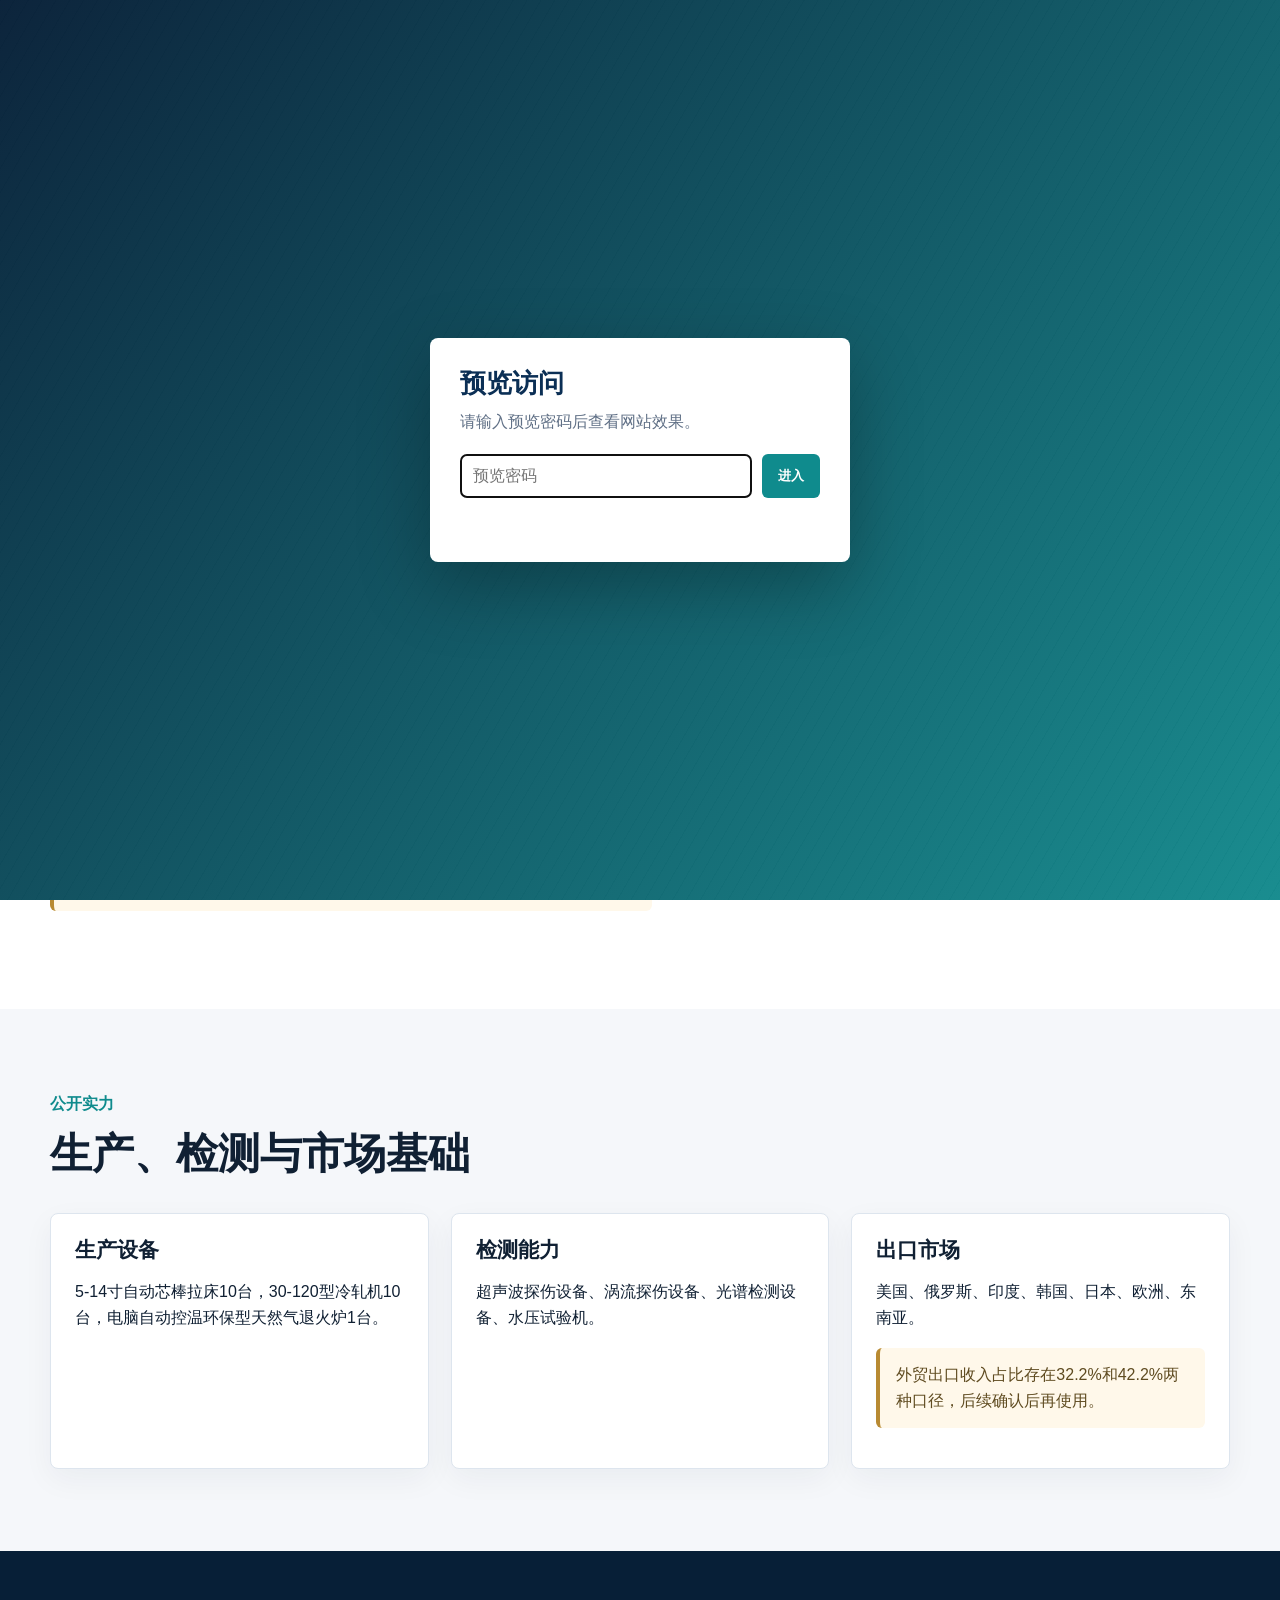
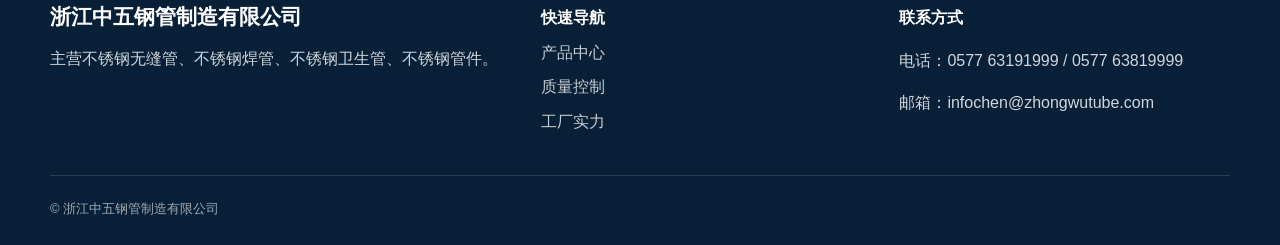
==== about.html @ e7a61f58 "Initial stainless steel website" ====
<!doctype html>
<html lang="zh-CN">
<head>
  <meta charset="utf-8">
  <meta name="viewport" content="width=device-width, initial-scale=1">
  <title>关于我们｜浙江中五钢管制造有限公司</title>
  <link rel="stylesheet" href="assets/css/style.css">
  <link rel="stylesheet" href="assets/css/protect.css">
</head>
<body>
  <div class="topbar"><div class="container"><span>浙江中五钢管制造有限公司</span><span>邮箱：infochen@zhongwutube.com</span></div></div>
  <header class="site-header"><div class="container header-inner"><a class="brand" href="index.html"><span class="brand-mark">中五</span><span>浙江中五钢管制造有限公司<small>专业不锈钢管制造商</small></span></a><button class="menu-toggle" aria-label="打开导航" aria-expanded="false">☰</button><nav class="nav"><a href="index.html">首页</a><a class="active" href="about.html">关于我们</a><a href="products.html">产品中心</a><a href="quality.html">质量控制</a><a href="factory.html">工厂实力</a><a href="packing.html">包装发货</a><a href="news.html">新闻动态</a><a href="contact.html">联系我们</a></nav></div></header>
  <main>
    <section class="page-hero"><div class="container"><div class="breadcrumb">首页 / 关于我们</div><h1>关于我们</h1><p class="lead">基于旧官网公开资料整理公司基础信息，避免编造未确认数据。</p></div></section>
    <section class="section">
      <div class="container split">
        <div>
          <p class="eyebrow">公司概况</p>
          <h2>浙江中五钢管制造有限公司</h2>
          <p>浙江中五钢管制造有限公司是一家专注于生产无缝不锈钢管的生产型企业。旧官网公开显示，公司注册资金10889万元，拥有不锈钢管生产设备与检测设备，产品远销美国、俄罗斯、印度、韩国、日本、欧洲及东南亚等市场。</p>
          <p>公司宗旨为“专业就是希望，品质就是保证”，目标包括打造百年企业、全球领先的钢管企业和中五百年世界品牌。</p>
          <p class="note">厂区面积公开资料存在“约40000平方米”和“30000多平方米”两种口径，此处后续确认后再展示。</p>
        </div>
        <div class="placeholder">此处后续放置公司厂门、办公楼或企业形象照片。</div>
      </div>
    </section>
    <section class="section soft">
      <div class="container">
        <div class="section-head"><p class="eyebrow">公开实力</p><h2>生产、检测与市场基础</h2></div>
        <div class="grid grid-3">
          <div class="card"><h3>生产设备</h3><p>5-14寸自动芯棒拉床10台，30-120型冷轧机10台，电脑自动控温环保型天然气退火炉1台。</p></div>
          <div class="card"><h3>检测能力</h3><p>超声波探伤设备、涡流探伤设备、光谱检测设备、水压试验机。</p></div>
          <div class="card"><h3>出口市场</h3><p>美国、俄罗斯、印度、韩国、日本、欧洲、东南亚。</p><p class="note">外贸出口收入占比存在32.2%和42.2%两种口径，后续确认后再使用。</p></div>
        </div>
      </div>
    </section>
  </main>
  <footer class="footer"><div class="container footer-grid"><div><h3>浙江中五钢管制造有限公司</h3><p>主营不锈钢无缝管、不锈钢焊管、不锈钢卫生管、不锈钢管件。</p></div><div><strong>快速导航</strong><a href="products.html">产品中心</a><a href="quality.html">质量控制</a><a href="factory.html">工厂实力</a></div><div><strong>联系方式</strong><p>电话：0577 63191999 / 0577 63819999</p><p>邮箱：infochen@zhongwutube.com</p></div></div><div class="container copyright">© 浙江中五钢管制造有限公司</div></footer>
  <script src="assets/js/protect.js"></script>
  <script src="assets/js/main.js"></script>
</body>
</html>
---- assets/css/style.css ----
:root {
  --ink: #102033;
  --muted: #607086;
  --line: #dde5ee;
  --soft: #f5f7fa;
  --panel: #ffffff;
  --navy: #0b2f55;
  --navy-2: #123f6d;
  --steel: #c8d1da;
  --silver: #eef2f5;
  --accent: #0f8b8d;
  --gold: #b88a32;
  --shadow: 0 18px 45px rgba(16, 32, 51, 0.1);
}

* {
  box-sizing: border-box;
}

body {
  margin: 0;
  color: var(--ink);
  font-family: -apple-system, BlinkMacSystemFont, "Segoe UI", "Microsoft YaHei", sans-serif;
  line-height: 1.65;
  background: #fff;
}

a {
  color: inherit;
  text-decoration: none;
}

img {
  max-width: 100%;
  display: block;
}

.container {
  width: min(1180px, calc(100% - 40px));
  margin: 0 auto;
}

.topbar {
  background: var(--navy);
  color: rgba(255, 255, 255, 0.86);
  font-size: 13px;
}

.topbar .container {
  min-height: 38px;
  display: flex;
  align-items: center;
  justify-content: space-between;
  gap: 18px;
}

.site-header {
  position: sticky;
  top: 0;
  z-index: 20;
  background: rgba(255, 255, 255, 0.95);
  border-bottom: 1px solid var(--line);
  backdrop-filter: blur(12px);
}

.header-inner {
  min-height: 76px;
  display: flex;
  align-items: center;
  justify-content: space-between;
  gap: 24px;
}

.brand {
  display: flex;
  align-items: center;
  gap: 12px;
  font-weight: 800;
  color: var(--navy);
  letter-spacing: 0;
}

.brand-mark {
  width: 42px;
  height: 42px;
  border-radius: 8px;
  display: grid;
  place-items: center;
  color: #fff;
  background: linear-gradient(135deg, var(--navy), var(--accent));
  font-size: 18px;
}

.brand small {
  display: block;
  color: var(--muted);
  font-size: 12px;
  font-weight: 500;
}

.nav {
  display: flex;
  align-items: center;
  gap: 2px;
  font-size: 15px;
}

.nav a {
  padding: 10px 12px;
  border-radius: 6px;
  color: #26384d;
}

.nav a:hover,
.nav a.active {
  background: var(--silver);
  color: var(--navy);
}

.menu-toggle {
  display: none;
  width: 42px;
  height: 42px;
  border: 1px solid var(--line);
  border-radius: 6px;
  background: #fff;
  color: var(--navy);
  font-size: 22px;
}

.hero {
  min-height: 620px;
  color: #fff;
  display: flex;
  align-items: center;
  position: relative;
  overflow: hidden;
  background:
    linear-gradient(90deg, rgba(6, 29, 51, 0.92), rgba(6, 29, 51, 0.68), rgba(6, 29, 51, 0.22)),
    repeating-linear-gradient(115deg, #677888 0, #677888 2px, #9aa8b4 2px, #9aa8b4 11px);
}

.hero::after {
  content: "此处后续替换为工厂外景、车间全景或产品实拍图。";
  position: absolute;
  right: 32px;
  bottom: 28px;
  max-width: 330px;
  padding: 12px 16px;
  border: 1px solid rgba(255, 255, 255, 0.35);
  border-radius: 6px;
  color: rgba(255, 255, 255, 0.84);
  background: rgba(9, 23, 38, 0.58);
  font-size: 14px;
}

.hero-content {
  max-width: 760px;
  position: relative;
  z-index: 1;
}

.eyebrow {
  color: var(--accent);
  font-weight: 800;
  letter-spacing: 0;
  margin: 0 0 12px;
}

.hero .eyebrow {
  color: #79d5d1;
}

h1,
h2,
h3 {
  margin: 0;
  line-height: 1.18;
}

h1 {
  font-size: clamp(42px, 6vw, 74px);
  letter-spacing: 0;
}

h2 {
  font-size: clamp(28px, 4vw, 42px);
}

h3 {
  font-size: 21px;
}

.lead {
  font-size: 18px;
  color: var(--muted);
}

.hero .lead {
  max-width: 640px;
  margin: 22px 0 28px;
  color: rgba(255, 255, 255, 0.9);
  font-size: 20px;
}

.actions {
  display: flex;
  flex-wrap: wrap;
  gap: 12px;
}

.btn {
  display: inline-flex;
  align-items: center;
  justify-content: center;
  min-height: 46px;
  padding: 0 20px;
  border-radius: 6px;
  border: 1px solid transparent;
  font-weight: 750;
}

.btn-primary {
  background: var(--accent);
  color: #fff;
}

.btn-secondary {
  color: #fff;
  border-color: rgba(255, 255, 255, 0.5);
}

.btn-light {
  color: var(--navy);
  background: #fff;
  border-color: var(--line);
}

.section {
  padding: 82px 0;
}

.section.soft {
  background: var(--soft);
}

.section-head {
  max-width: 780px;
  margin-bottom: 34px;
}

.grid {
  display: grid;
  gap: 22px;
}

.grid-2 {
  grid-template-columns: repeat(2, minmax(0, 1fr));
}

.grid-3 {
  grid-template-columns: repeat(3, minmax(0, 1fr));
}

.grid-4 {
  grid-template-columns: repeat(4, minmax(0, 1fr));
}

.card {
  background: var(--panel);
  border: 1px solid var(--line);
  border-radius: 8px;
  padding: 24px;
  box-shadow: 0 10px 30px rgba(16, 32, 51, 0.05);
}

.metric {
  min-height: 160px;
}

.metric strong {
  display: block;
  color: var(--navy);
  font-size: 30px;
  line-height: 1.1;
  margin-bottom: 10px;
}

.placeholder {
  min-height: 190px;
  display: grid;
  place-items: center;
  padding: 18px;
  border: 1px dashed #aab7c5;
  border-radius: 8px;
  color: #43576d;
  text-align: center;
  background:
    linear-gradient(135deg, rgba(238, 242, 245, 0.92), rgba(255, 255, 255, 0.92)),
    repeating-linear-gradient(45deg, #d6dee7 0, #d6dee7 1px, transparent 1px, transparent 12px);
}

.product-card {
  padding: 0;
  overflow: hidden;
}

.product-card .placeholder {
  min-height: 220px;
  border: 0;
  border-radius: 0;
}

.product-card .body {
  padding: 24px;
}

.tag-list {
  display: flex;
  flex-wrap: wrap;
  gap: 10px;
  padding: 0;
  margin: 18px 0 0;
  list-style: none;
}

.tag-list li {
  padding: 8px 12px;
  border: 1px solid var(--line);
  border-radius: 999px;
  background: #fff;
  color: #34485f;
}

.note {
  padding: 14px 16px;
  border-left: 4px solid var(--gold);
  background: #fff8ea;
  color: #5f4b20;
  border-radius: 6px;
}

.page-hero {
  padding: 86px 0;
  color: #fff;
  background:
    linear-gradient(90deg, rgba(8, 36, 63, 0.95), rgba(18, 63, 109, 0.82)),
    repeating-linear-gradient(120deg, #687986 0, #687986 1px, #99a6b1 1px, #99a6b1 12px);
}

.breadcrumb {
  color: rgba(255, 255, 255, 0.72);
  margin-bottom: 14px;
}

.split {
  display: grid;
  grid-template-columns: 1.05fr 0.95fr;
  gap: 34px;
  align-items: start;
}

.table {
  width: 100%;
  border-collapse: collapse;
  overflow: hidden;
  border-radius: 8px;
  border: 1px solid var(--line);
}

.table th,
.table td {
  border-bottom: 1px solid var(--line);
  padding: 14px 16px;
  text-align: left;
  vertical-align: top;
}

.table th {
  width: 180px;
  color: var(--navy);
  background: var(--silver);
}

.table tr:last-child th,
.table tr:last-child td {
  border-bottom: 0;
}

.footer {
  color: rgba(255, 255, 255, 0.82);
  background: #071f37;
  padding: 54px 0 26px;
}

.footer h3,
.footer strong {
  color: #fff;
}

.footer-grid {
  display: grid;
  grid-template-columns: 1.4fr 1fr 1fr;
  gap: 28px;
  padding-bottom: 32px;
  border-bottom: 1px solid rgba(255, 255, 255, 0.14);
}

.footer a {
  display: block;
  margin: 8px 0;
  color: rgba(255, 255, 255, 0.78);
}

.copyright {
  margin-top: 22px;
  font-size: 13px;
  color: rgba(255, 255, 255, 0.62);
}

@media (max-width: 980px) {
  .menu-toggle {
    display: block;
  }

  .nav {
    position: absolute;
    left: 0;
    right: 0;
    top: 77px;
    display: none;
    padding: 14px 20px 20px;
    background: #fff;
    border-bottom: 1px solid var(--line);
    box-shadow: var(--shadow);
    flex-direction: column;
    align-items: stretch;
  }

  .nav.open {
    display: flex;
  }

  .nav a {
    padding: 12px;
  }

  .grid-3,
  .grid-4,
  .footer-grid,
  .split {
    grid-template-columns: 1fr 1fr;
  }
}

@media (max-width: 680px) {
  .container {
    width: min(100% - 28px, 1180px);
  }

  .topbar .container {
    align-items: flex-start;
    flex-direction: column;
    padding: 9px 0;
    gap: 4px;
  }

  .hero {
    min-height: 560px;
  }

  .hero::after {
    left: 14px;
    right: 14px;
    bottom: 16px;
  }

  .section {
    padding: 58px 0;
  }

  .grid-2,
  .grid-3,
  .grid-4,
  .footer-grid,
  .split {
    grid-template-columns: 1fr;
  }

  .table th,
  .table td {
    display: block;
    width: 100%;
  }

  .table th {
    border-bottom: 0;
  }
}
---- assets/css/protect.css ----
.protect-lock {
  position: fixed;
  inset: 0;
  z-index: 9999;
  display: grid;
  place-items: center;
  padding: 24px;
  color: #102033;
  background:
    linear-gradient(135deg, rgba(7, 31, 55, 0.96), rgba(15, 139, 141, 0.92)),
    repeating-linear-gradient(120deg, #687986 0, #687986 1px, #99a6b1 1px, #99a6b1 12px);
}

.protect-box {
  width: min(420px, 100%);
  padding: 30px;
  border-radius: 8px;
  background: #fff;
  box-shadow: 0 24px 70px rgba(0, 0, 0, 0.28);
}

.protect-box h2 {
  margin: 0 0 10px;
  font-size: 26px;
  color: #0b2f55;
}

.protect-box p {
  margin: 0 0 18px;
  color: #607086;
}

.protect-row {
  display: flex;
  gap: 10px;
}

.protect-row input {
  min-width: 0;
  flex: 1;
  height: 44px;
  padding: 0 12px;
  border: 1px solid #dde5ee;
  border-radius: 6px;
  font-size: 16px;
}

.protect-row button {
  height: 44px;
  padding: 0 16px;
  border: 0;
  border-radius: 6px;
  color: #fff;
  background: #0f8b8d;
  font-weight: 750;
}

.protect-error {
  min-height: 22px;
  margin-top: 12px;
  color: #b3261e;
  font-size: 14px;
}

@media (max-width: 520px) {
  .protect-row {
    flex-direction: column;
  }
}
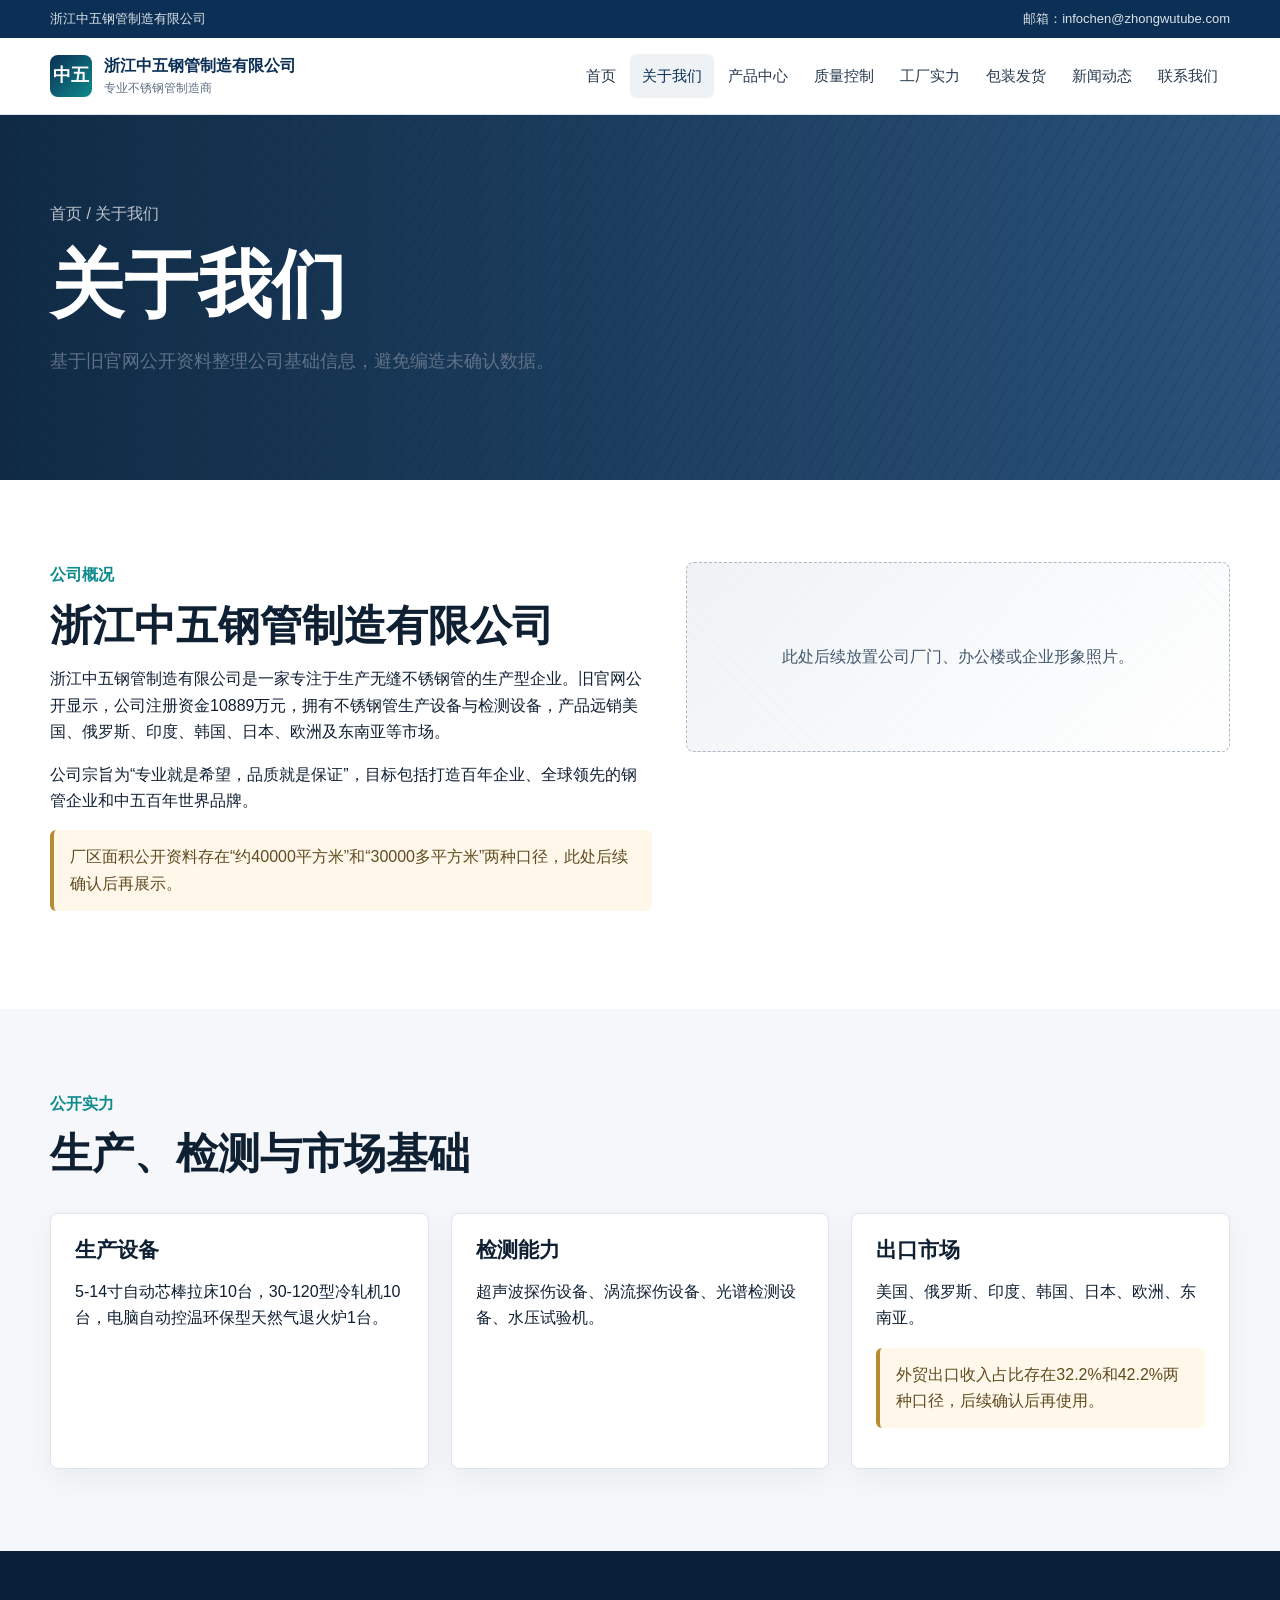
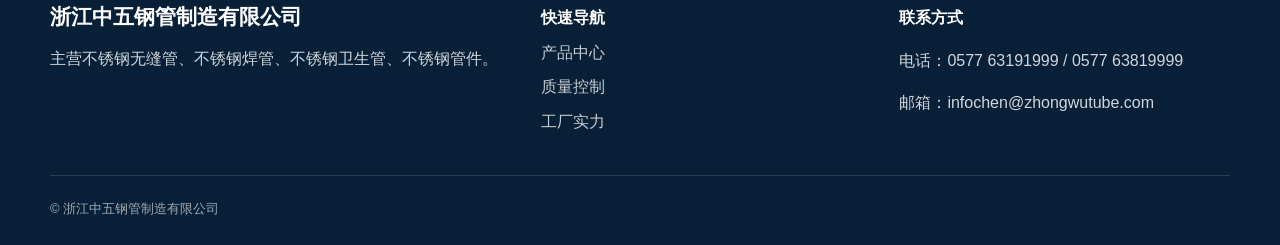
==== commit daa3cfc9: "Remove preview password" ====
--- a/about.html
+++ b/about.html
@@ -5,7 +5,6 @@
   <meta name="viewport" content="width=device-width, initial-scale=1">
   <title>关于我们｜浙江中五钢管制造有限公司</title>
   <link rel="stylesheet" href="assets/css/style.css">
-  <link rel="stylesheet" href="assets/css/protect.css">
 </head>
 <body>
   <div class="topbar"><div class="container"><span>浙江中五钢管制造有限公司</span><span>邮箱：infochen@zhongwutube.com</span></div></div>
@@ -36,7 +35,6 @@
     </section>
   </main>
   <footer class="footer"><div class="container footer-grid"><div><h3>浙江中五钢管制造有限公司</h3><p>主营不锈钢无缝管、不锈钢焊管、不锈钢卫生管、不锈钢管件。</p></div><div><strong>快速导航</strong><a href="products.html">产品中心</a><a href="quality.html">质量控制</a><a href="factory.html">工厂实力</a></div><div><strong>联系方式</strong><p>电话：0577 63191999 / 0577 63819999</p><p>邮箱：infochen@zhongwutube.com</p></div></div><div class="container copyright">© 浙江中五钢管制造有限公司</div></footer>
-  <script src="assets/js/protect.js"></script>
   <script src="assets/js/main.js"></script>
 </body>
 </html>
